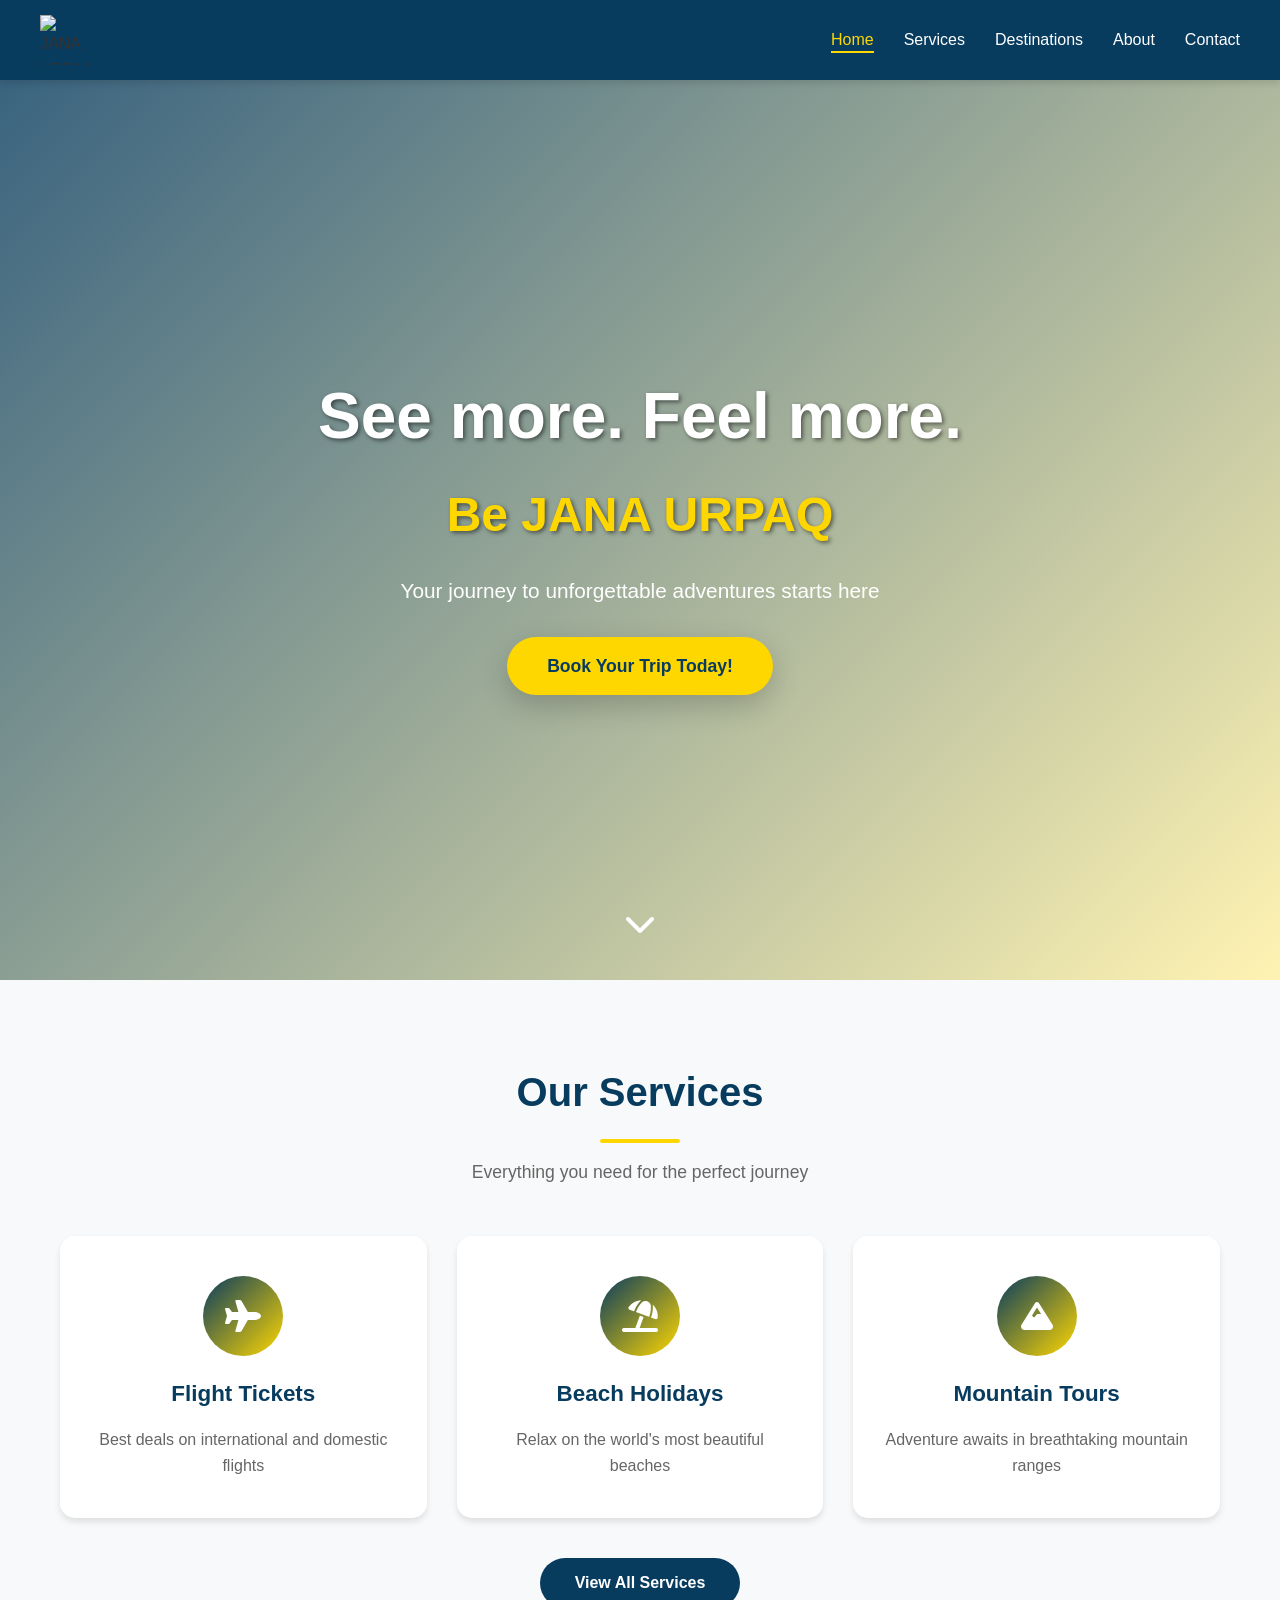
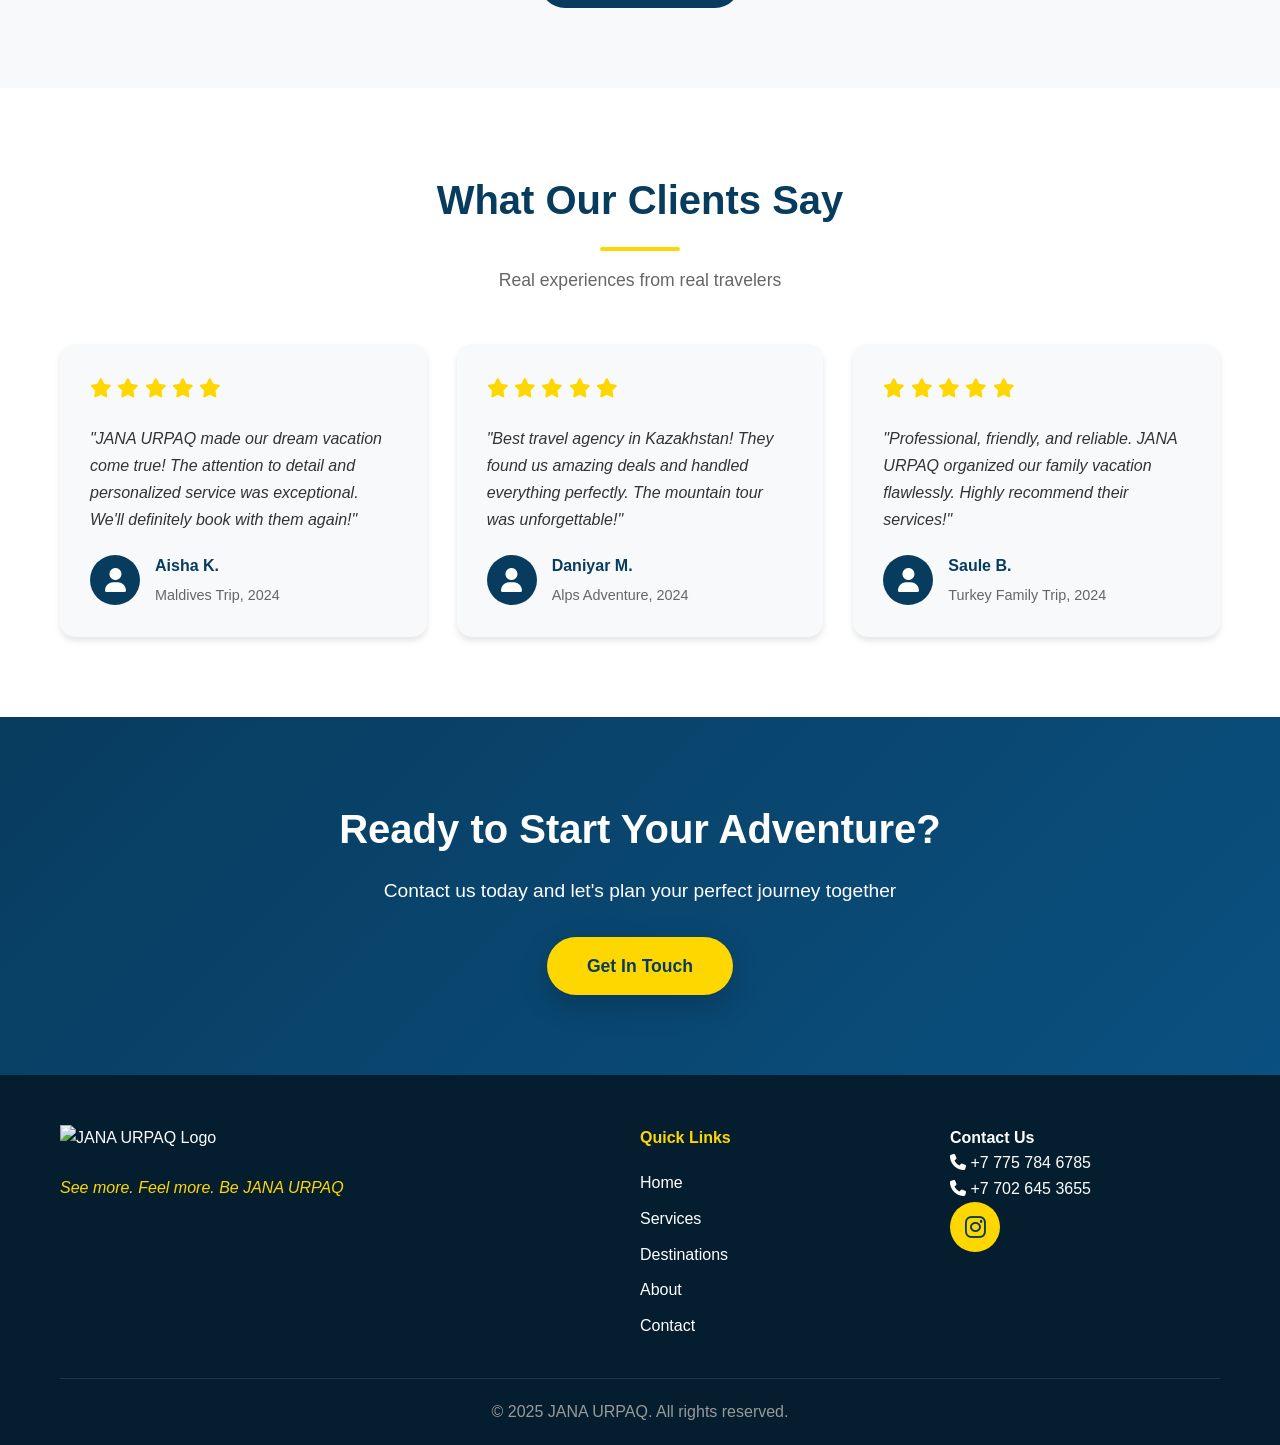
==== index.html @ ef224a56 "Add files via upload" ====
<!DOCTYPE html>
<html lang="en">
<head>
    <meta charset="UTF-8">
    <meta name="viewport" content="width=device-width, initial-scale=1.0">
    <title>JANA URPAQ - Travel Agency</title>
    <link rel="stylesheet" href="style.css">
    <link rel="stylesheet" href="https://cdnjs.cloudflare.com/ajax/libs/font-awesome/6.4.0/css/all.min.css">
</head>
<body>

    <!-- Navbar -->
    <header class="header">
        <nav class="navbar">
            <div class="logo-container">
                <img src="img/logo.png" alt="JANA URPAQ Logo" class="logo">
            </div>
            <ul class="nav-links">
                <li><a href="index.html" class="active">Home</a></li>
                <li><a href="services.html">Services</a></li>
                <li><a href="destinations.html">Destinations</a></li>
                <li><a href="about.html">About</a></li>
                <li><a href="contact.html">Contact</a></li>
            </ul>
            <button class="mobile-menu-btn" id="mobileMenuBtn">
                <i class="fas fa-bars"></i>
            </button>
        </nav>
    </header>

    <!-- Hero Section -->
    <section class="hero">
        <div class="hero-overlay"></div>
        <div class="hero-content">
            <h1 class="hero-title animate-fade-in">See more. Feel more.</h1>
            <h2 class="hero-subtitle animate-fade-in-delay">Be JANA URPAQ</h2>
            <p class="hero-description">Your journey to unforgettable adventures starts here</p>
            <a href="contact.html" class="cta-button">Book Your Trip Today!</a>
        </div>
        <div class="scroll-indicator">
            <i class="fas fa-chevron-down"></i>
        </div>
    </section>

    <!-- Services Preview -->
    <section class="services-preview">
        <div class="container">
            <h2 class="section-title">Our Services</h2>
            <p class="section-subtitle">Everything you need for the perfect journey</p>
            <div class="services-grid">
                <div class="service-card">
                    <div class="service-icon">
                        <i class="fas fa-plane"></i>
                    </div>
                    <h3>Flight Tickets</h3>
                    <p>Best deals on international and domestic flights</p>
                </div>
                <div class="service-card">
                    <div class="service-icon">
                        <i class="fas fa-umbrella-beach"></i>
                    </div>
                    <h3>Beach Holidays</h3>
                    <p>Relax on the world's most beautiful beaches</p>
                </div>
                <div class="service-card">
                    <div class="service-icon">
                        <i class="fas fa-mountain"></i>
                    </div>
                    <h3>Mountain Tours</h3>
                    <p>Adventure awaits in breathtaking mountain ranges</p>
                </div>
            </div>
            <div style="text-align: center; margin-top: 40px;">
                <a href="services.html" class="secondary-button">View All Services</a>
            </div>
        </div>
    </section>

    <!-- Testimonials Section -->
    <section class="testimonials">
        <div class="container">
            <h2 class="section-title">What Our Clients Say</h2>
            <p class="section-subtitle">Real experiences from real travelers</p>
            <div class="testimonials-grid">
                <div class="testimonial-card">
                    <div class="stars">
                        <i class="fas fa-star"></i>
                        <i class="fas fa-star"></i>
                        <i class="fas fa-star"></i>
                        <i class="fas fa-star"></i>
                        <i class="fas fa-star"></i>
                    </div>
                    <p class="testimonial-text">"JANA URPAQ made our dream vacation come true! The attention to detail and personalized service was exceptional. We'll definitely book with them again!"</p>
                    <div class="testimonial-author">
                        <div class="author-avatar">
                            <i class="fas fa-user"></i>
                        </div>
                        <div>
                            <h4>Aisha K.</h4>
                            <p>Maldives Trip, 2024</p>
                        </div>
                    </div>
                </div>
                <div class="testimonial-card">
                    <div class="stars">
                        <i class="fas fa-star"></i>
                        <i class="fas fa-star"></i>
                        <i class="fas fa-star"></i>
                        <i class="fas fa-star"></i>
                        <i class="fas fa-star"></i>
                    </div>
                    <p class="testimonial-text">"Best travel agency in Kazakhstan! They found us amazing deals and handled everything perfectly. The mountain tour was unforgettable!"</p>
                    <div class="testimonial-author">
                        <div class="author-avatar">
                            <i class="fas fa-user"></i>
                        </div>
                        <div>
                            <h4>Daniyar M.</h4>
                            <p>Alps Adventure, 2024</p>
                        </div>
                    </div>
                </div>
                <div class="testimonial-card">
                    <div class="stars">
                        <i class="fas fa-star"></i>
                        <i class="fas fa-star"></i>
                        <i class="fas fa-star"></i>
                        <i class="fas fa-star"></i>
                        <i class="fas fa-star"></i>
                    </div>
                    <p class="testimonial-text">"Professional, friendly, and reliable. JANA URPAQ organized our family vacation flawlessly. Highly recommend their services!"</p>
                    <div class="testimonial-author">
                        <div class="author-avatar">
                            <i class="fas fa-user"></i>
                        </div>
                        <div>
                            <h4>Saule B.</h4>
                            <p>Turkey Family Trip, 2024</p>
                        </div>
                    </div>
                </div>
            </div>
        </div>
    </section>

    <!-- Quick Contact CTA -->
    <section class="cta-section">
        <div class="container">
            <h2>Ready to Start Your Adventure?</h2>
            <p>Contact us today and let's plan your perfect journey together</p>
            <a href="contact.html" class="cta-button">Get In Touch</a>
        </div>
    </section>

    <!-- Footer -->
    <footer class="footer">
        <div class="container">
            <div class="footer-content">
                <div class="footer-logo">
                    <img src="img/logo.png" alt="JANA URPAQ Logo" class="logo">
                    <p class="footer-slogan">See more. Feel more. Be JANA URPAQ</p>
                </div>
                <div class="footer-links">
                    <h4>Quick Links</h4>
                    <ul>
                        <li><a href="index.html">Home</a></li>
                        <li><a href="services.html">Services</a></li>
                        <li><a href="destinations.html">Destinations</a></li>
                        <li><a href="about.html">About</a></li>
                        <li><a href="contact.html">Contact</a></li>
                    </ul>
                </div>
                <div class="footer-contact">
                    <h4>Contact Us</h4>
                    <p><i class="fas fa-phone"></i> +7 775 784 6785</p>
                    <p><i class="fas fa-phone"></i> +7 702 645 3655</p>
                    <a href="https://instagram.com/janaurpaq.kz" target="_blank" class="social-icon">
                        <i class="fab fa-instagram"></i>
                    </a>
                </div>
            </div>
            <div class="footer-bottom">
                <p>&copy; 2025 JANA URPAQ. All rights reserved.</p>
            </div>
        </div>
    </footer>

    <script src="script.js"></script>
</body>
</html>
---- style.css ----
* {
    margin: 0;
    padding: 0;
    box-sizing: border-box;
}

:root {
    --primary-blue: #083c5f;
    --primary-yellow: #FFD700;
    --light-bg: #f8f9fa;
    --white: #ffffff;
    --text-dark: #333333;
    --text-light: #666666;
    --shadow: 0 4px 6px rgba(0, 0, 0, 0.1);
    --shadow-lg: 0 10px 30px rgba(0, 0, 0, 0.2);
}

html {
    scroll-behavior: smooth;
}

body {
    font-family: 'Segoe UI', Tahoma, Geneva, Verdana, sans-serif;
    color: var(--text-dark);
    line-height: 1.6;
    overflow-x: hidden;
}

.container {
    max-width: 1200px;
    margin: 0 auto;
    padding: 0 20px;
}

/* Header & Navigation */
.header {
    background-color: var(--primary-blue);
    position: fixed;
    width: 100%;
    top: 0;
    z-index: 1000;
    box-shadow: var(--shadow);
}

.navbar {
    display: flex;
    justify-content: space-between;
    align-items: center;
    padding: 15px 40px;
    max-width: 1400px;
    margin: 0 auto;
}

.logo-container {
    display: flex;
    align-items: center;
    gap: 15px;
}

.logo {
    height: 50px;
    width: 50px;
    object-fit: contain;
}

.brand-name {
    color: var(--white);
    font-size: 24px;
    font-weight: bold;
    letter-spacing: 1px;
}

.nav-links {
    display: flex;
    list-style: none;
    gap: 30px;
}

.nav-links a {
    color: var(--white);
    text-decoration: none;
    font-weight: 500;
    transition: color 0.3s ease;
    position: relative;
}

.nav-links a::after {
    content: '';
    position: absolute;
    bottom: -5px;
    left: 0;
    width: 0;
    height: 2px;
    background-color: var(--primary-yellow);
    transition: width 0.3s ease;
}

.nav-links a:hover::after {
    width: 100%;
}

.nav-links a:hover {
    color: var(--primary-yellow);
}

.nav-links a.active {
    color: var(--primary-yellow);
}

.nav-links a.active::after {
    width: 100%;
}

.mobile-menu-btn {
    display: none;
    background: none;
    border: none;
    color: var(--white);
    font-size: 24px;
    cursor: pointer;
}

/* Hero Section */
.hero {
    height: 100vh;
    background: linear-gradient(135deg, #667eea 0%, #764ba2 100%);
    background-image: url('img/hero.jpg');
    background-size: cover;
    background-position: center;
    background-attachment: fixed;
    position: relative;
    display: flex;
    align-items: center;
    justify-content: center;
    text-align: center;
    margin-top: 80px;
}

.hero-overlay {
    position: absolute;
    top: 0;
    left: 0;
    width: 100%;
    height: 100%;
    background: linear-gradient(135deg, rgba(8, 60, 95, 0.8), rgba(255, 215, 0, 0.3));
}

.hero-content {
    position: relative;
    z-index: 2;
    color: var(--white);
    padding: 20px;
}

.hero-title {
    font-size: 4rem;
    font-weight: bold;
    margin-bottom: 10px;
    text-shadow: 2px 2px 4px rgba(0, 0, 0, 0.5);
}

.hero-subtitle {
    font-size: 3rem;
    margin-bottom: 20px;
    color: var(--primary-yellow);
    text-shadow: 2px 2px 4px rgba(0, 0, 0, 0.5);
}

.hero-description {
    font-size: 1.3rem;
    margin-bottom: 30px;
    max-width: 600px;
    margin-left: auto;
    margin-right: auto;
}

.cta-button {
    display: inline-block;
    padding: 15px 40px;
    background-color: var(--primary-yellow);
    color: var(--primary-blue);
    text-decoration: none;
    font-weight: bold;
    font-size: 1.1rem;
    border-radius: 50px;
    transition: all 0.3s ease;
    box-shadow: var(--shadow-lg);
}

.cta-button:hover {
    transform: translateY(-3px);
    box-shadow: 0 15px 40px rgba(255, 215, 0, 0.4);
}

.scroll-indicator {
    position: absolute;
    bottom: 30px;
    left: 50%;
    transform: translateX(-50%);
    color: var(--white);
    font-size: 2rem;
    animation: bounce 2s infinite;
}

@keyframes bounce {
    0%, 20%, 50%, 80%, 100% {
        transform: translateX(-50%) translateY(0);
    }
    40% {
        transform: translateX(-50%) translateY(-20px);
    }
    60% {
        transform: translateX(-50%) translateY(-10px);
    }
}

.animate-fade-in {
    animation: fadeIn 1s ease-in;
}

.animate-fade-in-delay {
    animation: fadeIn 1.5s ease-in;
}

@keyframes fadeIn {
    from {
        opacity: 0;
        transform: translateY(30px);
    }
    to {
        opacity: 1;
        transform: translateY(0);
    }
}

/* Section Styling */
.section-title {
    font-size: 2.5rem;
    color: var(--primary-blue);
    text-align: center;
    margin-bottom: 15px;
    position: relative;
}

.section-title::after {
    content: '';
    display: block;
    width: 80px;
    height: 4px;
    background-color: var(--primary-yellow);
    margin: 15px auto 0;
    border-radius: 2px;
}

.section-subtitle {
    text-align: center;
    color: var(--text-light);
    font-size: 1.1rem;
    margin-bottom: 50px;
}

/* Services Section */
.services {
    padding: 80px 20px;
    background-color: var(--light-bg);
}

.services-grid {
    display: grid;
    grid-template-columns: repeat(auto-fit, minmax(300px, 1fr));
    gap: 30px;
    margin-top: 40px;
}

.service-card {
    background: var(--white);
    padding: 40px 30px;
    border-radius: 15px;
    text-align: center;
    transition: all 0.3s ease;
    box-shadow: var(--shadow);
}

.service-card:hover {
    transform: translateY(-10px);
    box-shadow: var(--shadow-lg);
}

.service-icon {
    width: 80px;
    height: 80px;
    background: linear-gradient(135deg, var(--primary-blue), var(--primary-yellow));
    border-radius: 50%;
    display: flex;
    align-items: center;
    justify-content: center;
    margin: 0 auto 20px;
    font-size: 2rem;
    color: var(--white);
}

.service-card h3 {
    color: var(--primary-blue);
    margin-bottom: 15px;
    font-size: 1.4rem;
}

.service-card p {
    color: var(--text-light);
}

/* Destinations Section */
.destinations {
    padding: 80px 20px;
    background-color: var(--white);
}

.destinations-grid {
    display: grid;
    grid-template-columns: repeat(auto-fit, minmax(280px, 1fr));
    gap: 25px;
    margin-top: 40px;
}

.destination-card {
    position: relative;
    height: 350px;
    border-radius: 15px;
    overflow: hidden;
    cursor: pointer;
    box-shadow: var(--shadow);
}

.destination-card img {
    width: 100%;
    height: 100%;
    object-fit: cover;
    transition: transform 0.5s ease;
}

.destination-card:hover img {
    transform: scale(1.1);
}

.destination-overlay {
    position: absolute;
    bottom: 0;
    left: 0;
    right: 0;
    background: linear-gradient(to top, rgba(8, 60, 95, 0.95), transparent);
    color: var(--white);
    padding: 30px;
    transform: translateY(100%);
    transition: transform 0.4s ease;
}

.destination-card:hover .destination-overlay {
    transform: translateY(0);
}

.destination-overlay h3 {
    font-size: 1.5rem;
    margin-bottom: 10px;
}

.learn-more-btn {
    margin-top: 15px;
    padding: 10px 25px;
    background-color: var(--primary-yellow);
    color: var(--primary-blue);
    border: none;
    border-radius: 25px;
    font-weight: bold;
    cursor: pointer;
    transition: all 0.3s ease;
}

.learn-more-btn:hover {
    transform: scale(1.05);
}

/* About Section */
.about {
    padding: 80px 20px;
    background-color: var(--light-bg);
}

.about-content {
    display: grid;
    grid-template-columns: 1fr 1fr;
    gap: 50px;
    align-items: center;
}

.about-text p {
    color: var(--text-light);
    margin-bottom: 20px;
    font-size: 1.1rem;
    line-height: 1.8;
}

.about-features {
    margin-top: 30px;
}

.feature-item {
    display: flex;
    align-items: center;
    gap: 15px;
    margin-bottom: 15px;
    color: var(--primary-blue);
    font-weight: 500;
}

.feature-item i {
    color: var(--primary-yellow);
    font-size: 1.3rem;
}

.about-image img {
    width: 100%;
    border-radius: 15px;
    box-shadow: var(--shadow-lg);
}

/* Contact Section */
.contact {
    padding: 80px 20px;
    background: linear-gradient(135deg, var(--primary-blue), #0a5080);
    color: var(--white);
}

.contact .section-title,
.contact .section-subtitle {
    color: var(--white);
}

.contact-content {
    margin-top: 50px;
}

.contact-info {
    display: grid;
    grid-template-columns: repeat(auto-fit, minmax(280px, 1fr));
    gap: 30px;
}

.contact-card {
    background: rgba(255, 255, 255, 0.1);
    backdrop-filter: blur(10px);
    padding: 40px 30px;
    border-radius: 15px;
    text-align: center;
    transition: all 0.3s ease;
    border: 2px solid rgba(255, 255, 255, 0.2);
}

.contact-card:hover {
    transform: translateY(-5px);
    background: rgba(255, 255, 255, 0.15);
}

.contact-icon {
    width: 70px;
    height: 70px;
    background-color: var(--primary-yellow);
    border-radius: 50%;
    display: flex;
    align-items: center;
    justify-content: center;
    margin: 0 auto 20px;
    font-size: 2rem;
    color: var(--primary-blue);
}

.contact-card h3 {
    margin-bottom: 15px;
    font-size: 1.3rem;
}

.contact-link {
    color: var(--white);
    text-decoration: none;
    display: inline-flex;
    align-items: center;
    gap: 10px;
    font-size: 1.1rem;
    transition: color 0.3s ease;
}

.contact-link:hover {
    color: var(--primary-yellow);
}

/* Footer */
.footer {
    background-color: #041e30;
    color: var(--white);
    padding: 50px 20px 20px;
}

.footer-content {
    display: grid;
    grid-template-columns: 2fr 1fr 1fr;
    gap: 40px;
    margin-bottom: 30px;
}

.footer-logo .logo {
    margin-bottom: 15px;
}

.footer-slogan {
    color: var(--primary-yellow);
    font-style: italic;
    margin-top: 10px;
}

.footer-links h4,
.footer-social h4 {
    margin-bottom: 20px;
    color: var(--primary-yellow);
}

.footer-links ul {
    list-style: none;
}

.footer-links a {
    color: var(--white);
    text-decoration: none;
    display: block;
    margin-bottom: 10px;
    transition: color 0.3s ease;
}

.footer-links a:hover {
    color: var(--primary-yellow);
}

.social-icon {
    display: inline-flex;
    align-items: center;
    justify-content: center;
    width: 50px;
    height: 50px;
    background-color: var(--primary-yellow);
    color: var(--primary-blue);
    border-radius: 50%;
    font-size: 1.5rem;
    text-decoration: none;
    transition: all 0.3s ease;
}

.social-icon:hover {
    transform: scale(1.1);
}

.footer-bottom {
    text-align: center;
    padding-top: 20px;
    border-top: 1px solid rgba(255, 255, 255, 0.1);
    color: #999;
}

/* Page Header */
.page-header {
    background: linear-gradient(135deg, var(--primary-blue), #0a5080);
    background-image: url('img/hero.jpg');
    background-size: cover;
    background-position: center;
    padding: 120px 20px 80px;
    margin-top: 80px;
    position: relative;
    text-align: center;
}

.page-header-overlay {
    position: absolute;
    top: 0;
    left: 0;
    width: 100%;
    height: 100%;
    background: linear-gradient(135deg, rgba(8, 60, 95, 0.85), rgba(255, 215, 0, 0.2));
}

.page-header h1 {
    color: var(--white);
    font-size: 3rem;
    position: relative;
    z-index: 2;
    margin-bottom: 15px;
}

.page-header p {
    color: var(--white);
    font-size: 1.2rem;
    position: relative;
    z-index: 2;
}

/* Services Preview */
.services-preview {
    padding: 80px 20px;
    background-color: var(--light-bg);
}

/* Secondary Button */
.secondary-button {
    display: inline-block;
    padding: 12px 35px;
    background-color: var(--primary-blue);
    color: var(--white);
    text-decoration: none;
    font-weight: bold;
    border-radius: 50px;
    transition: all 0.3s ease;
}

.secondary-button:hover {
    background-color: #0a5080;
    transform: translateY(-2px);
}

/* Testimonials Section */
.testimonials {
    padding: 80px 20px;
    background-color: var(--white);
}

.testimonials-grid {
    display: grid;
    grid-template-columns: repeat(auto-fit, minmax(300px, 1fr));
    gap: 30px;
    margin-top: 40px;
}

.testimonial-card {
    background: var(--light-bg);
    padding: 30px;
    border-radius: 15px;
    box-shadow: var(--shadow);
    transition: all 0.3s ease;
}

.testimonial-card:hover {
    transform: translateY(-5px);
    box-shadow: var(--shadow-lg);
}

.stars {
    color: var(--primary-yellow);
    font-size: 1.2rem;
    margin-bottom: 20px;
}

.testimonial-text {
    color: var(--text-dark);
    font-size: 1rem;
    line-height: 1.7;
    margin-bottom: 20px;
    font-style: italic;
}

.testimonial-author {
    display: flex;
    align-items: center;
    gap: 15px;
}

.author-avatar {
    width: 50px;
    height: 50px;
    background: var(--primary-blue);
    border-radius: 50%;
    display: flex;
    align-items: center;
    justify-content: center;
    color: var(--white);
    font-size: 1.5rem;
}

.testimonial-author h4 {
    color: var(--primary-blue);
    margin-bottom: 5px;
}

.testimonial-author p {
    color: var(--text-light);
    font-size: 0.9rem;
}

/* CTA Section */
.cta-section {
    padding: 80px 20px;
    background: linear-gradient(135deg, var(--primary-blue), #0a5080);
    text-align: center;
    color: var(--white);
}

.cta-section h2 {
    font-size: 2.5rem;
    margin-bottom: 15px;
}

.cta-section p {
    font-size: 1.2rem;
    margin-bottom: 30px;
}

/* Service Features List */
.service-features {
    list-style: none;
    padding: 0;
    margin-top: 20px;
}

.service-features li {
    color: var(--text-dark);
    margin-bottom: 10px;
    display: flex;
    align-items: center;
    gap: 10px;
}

.service-features i {
    color: var(--primary-blue);
}

/* Destination Details */
.destination-details {
    margin: 15px 0;
    display: flex;
    flex-direction: column;
    gap: 8px;
}

.destination-details span {
    font-size: 0.9rem;
    display: flex;
    align-items: center;
    gap: 8px;
}

/* Why Choose Section */
.why-choose {
    padding: 80px 20px;
    background-color: var(--light-bg);
}

.features-grid {
    display: grid;
    grid-template-columns: repeat(auto-fit, minmax(250px, 1fr));
    gap: 30px;
    margin-top: 40px;
}

.feature-box {
    background: var(--white);
    padding: 40px 30px;
    border-radius: 15px;
    text-align: center;
    box-shadow: var(--shadow);
    transition: all 0.3s ease;
}

.feature-box:hover {
    transform: translateY(-5px);
    box-shadow: var(--shadow-lg);
}

.feature-box i {
    font-size: 3rem;
    color: var(--primary-yellow);
    margin-bottom: 20px;
}

.feature-box h3 {
    color: var(--primary-blue);
    margin-bottom: 15px;
}

.feature-box p {
    color: var(--text-light);
}

/* Mission & Vision */
.mission-vision {
    padding: 80px 20px;
    background-color: var(--white);
}

.mv-grid {
    display: grid;
    grid-template-columns: repeat(auto-fit, minmax(300px, 1fr));
    gap: 30px;
    margin-top: 40px;
}

.mv-card {
    background: var(--light-bg);
    padding: 40px 30px;
    border-radius: 15px;
    text-align: center;
}

.mv-card i {
    font-size: 3rem;
    color: var(--primary-yellow);
    margin-bottom: 20px;
}

.mv-card h3 {
    color: var(--primary-blue);
    margin-bottom: 15px;
    font-size: 1.5rem;
}

.mv-card p {
    color: var(--text-light);
    line-height: 1.8;
}

/* Stats Section */
.stats-section {
    padding: 80px 20px;
    background: linear-gradient(135deg, var(--primary-blue), #0a5080);
    color: var(--white);
}

.stats-grid {
    display: grid;
    grid-template-columns: repeat(auto-fit, minmax(200px, 1fr));
    gap: 40px;
}

.stat-card {
    text-align: center;
}

.stat-card i {
    font-size: 3rem;
    color: var(--primary-yellow);
    margin-bottom: 15px;
}

.stat-card h3 {
    font-size: 3rem;
    margin-bottom: 10px;
}

.stat-card p {
    font-size: 1.1rem;
}

/* Contact Page */
.contact-page {
    padding: 80px 20px;
    background-color: var(--light-bg);
}

.contact-wrapper {
    display: grid;
    grid-template-columns: 1.5fr 1fr;
    gap: 50px;
    margin-top: 40px;
}

.contact-form-section h2,
.contact-info-section h2 {
    color: var(--primary-blue);
    margin-bottom: 15px;
}

.contact-form-section p,
.contact-info-section p {
    color: var(--text-light);
    margin-bottom: 30px;
}

/* Contact Form */
.contact-form {
    background: var(--white);
    padding: 40px;
    border-radius: 15px;
    box-shadow: var(--shadow);
}

.form-row {
    display: grid;
    grid-template-columns: 1fr 1fr;
    gap: 20px;
}

.form-group {
    margin-bottom: 25px;
}

.form-group label {
    display: block;
    color: var(--primary-blue);
    font-weight: 600;
    margin-bottom: 8px;
}

.form-group label i {
    margin-right: 5px;
    color: var(--primary-yellow);
}

.form-group input,
.form-group select,
.form-group textarea {
    width: 100%;
    padding: 12px 15px;
    border: 2px solid #e0e0e0;
    border-radius: 8px;
    font-size: 1rem;
    font-family: inherit;
    transition: border-color 0.3s ease;
}

.form-group input:focus,
.form-group select:focus,
.form-group textarea:focus {
    outline: none;
    border-color: var(--primary-blue);
}

.form-group textarea {
    resize: vertical;
}

.submit-btn {
    width: 100%;
    padding: 15px;
    background-color: var(--primary-yellow);
    color: var(--primary-blue);
    border: none;
    border-radius: 50px;
    font-size: 1.1rem;
    font-weight: bold;
    cursor: pointer;
    transition: all 0.3s ease;
    margin-top: 10px;
}

.submit-btn:hover {
    transform: translateY(-2px);
    box-shadow: var(--shadow-lg);
}

.form-message {
    margin-top: 20px;
    padding: 15px;
    border-radius: 8px;
    display: none;
    text-align: center;
    font-weight: 600;
}

.form-message.success {
    display: block;
    background-color: #d4edda;
    color: #155724;
    border: 1px solid #c3e6cb;
}

.form-message.error {
    display: block;
    background-color: #f8d7da;
    color: #721c24;
    border: 1px solid #f5c6cb;
}

/* Contact Info Cards on Contact Page */
.contact-info-section .contact-card {
    background: var(--white);
    padding: 30px;
    border-radius: 15px;
    margin-bottom: 25px;
    box-shadow: var(--shadow);
    text-align: center;
}

.contact-info-section .contact-card h3 {
    color: var(--primary-blue);
    margin-bottom: 5px;
}

.contact-info-section .contact-card p {
    color: var(--text-light);
    font-size: 0.9rem;
    margin-bottom: 15px;
}

.contact-info-section .contact-link {
    display: block;
    color: var(--primary-blue);
    text-decoration: none;
    margin-top: 10px;
    font-weight: 500;
    transition: color 0.3s ease;
}

.contact-info-section .contact-link:hover {
    color: var(--primary-yellow);
}

.contact-info-section .contact-link.whatsapp {
    color: #25D366;
}

.contact-info-section .contact-link.instagram {
    color: #E4405F;
}

.office-hours {
    background: var(--white);
    padding: 30px;
    border-radius: 15px;
    box-shadow: var(--shadow);
}

.office-hours h3 {
    color: var(--primary-blue);
    margin-bottom: 15px;
}

.office-hours p {
    color: var(--text-dark);
    margin-bottom: 8px;
}

/* Responsive Design */
@media (max-width: 968px) {
    .nav-links {
        position: fixed;
        left: -100%;
        top: 80px;
        flex-direction: column;
        background-color: var(--primary-blue);
        width: 100%;
        text-align: center;
        transition: left 0.3s;
        box-shadow: 0 10px 27px rgba(0, 0, 0, 0.05);
        padding: 30px 0;
    }

    .nav-links.active {
        left: 0;
    }

    .mobile-menu-btn {
        display: block;
    }

    .hero-title {
        font-size: 2.5rem;
    }

    .hero-subtitle {
        font-size: 2rem;
    }

    .about-content {
        grid-template-columns: 1fr;
    }

    .footer-content {
        grid-template-columns: 1fr;
        text-align: center;
    }
}

@media (max-width: 768px) {
    .hero-title {
        font-size: 2rem;
    }

    .hero-subtitle {
        font-size: 1.5rem;
    }

    .section-title {
        font-size: 2rem;
    }

    .services-grid {
        grid-template-columns: 1fr;
    }

    .destinations-grid {
        grid-template-columns: 1fr;
    }

    .contact-wrapper {
        grid-template-columns: 1fr;
    }

    .form-row {
        grid-template-columns: 1fr;
    }

    .page-header h1 {
        font-size: 2rem;
    }
}
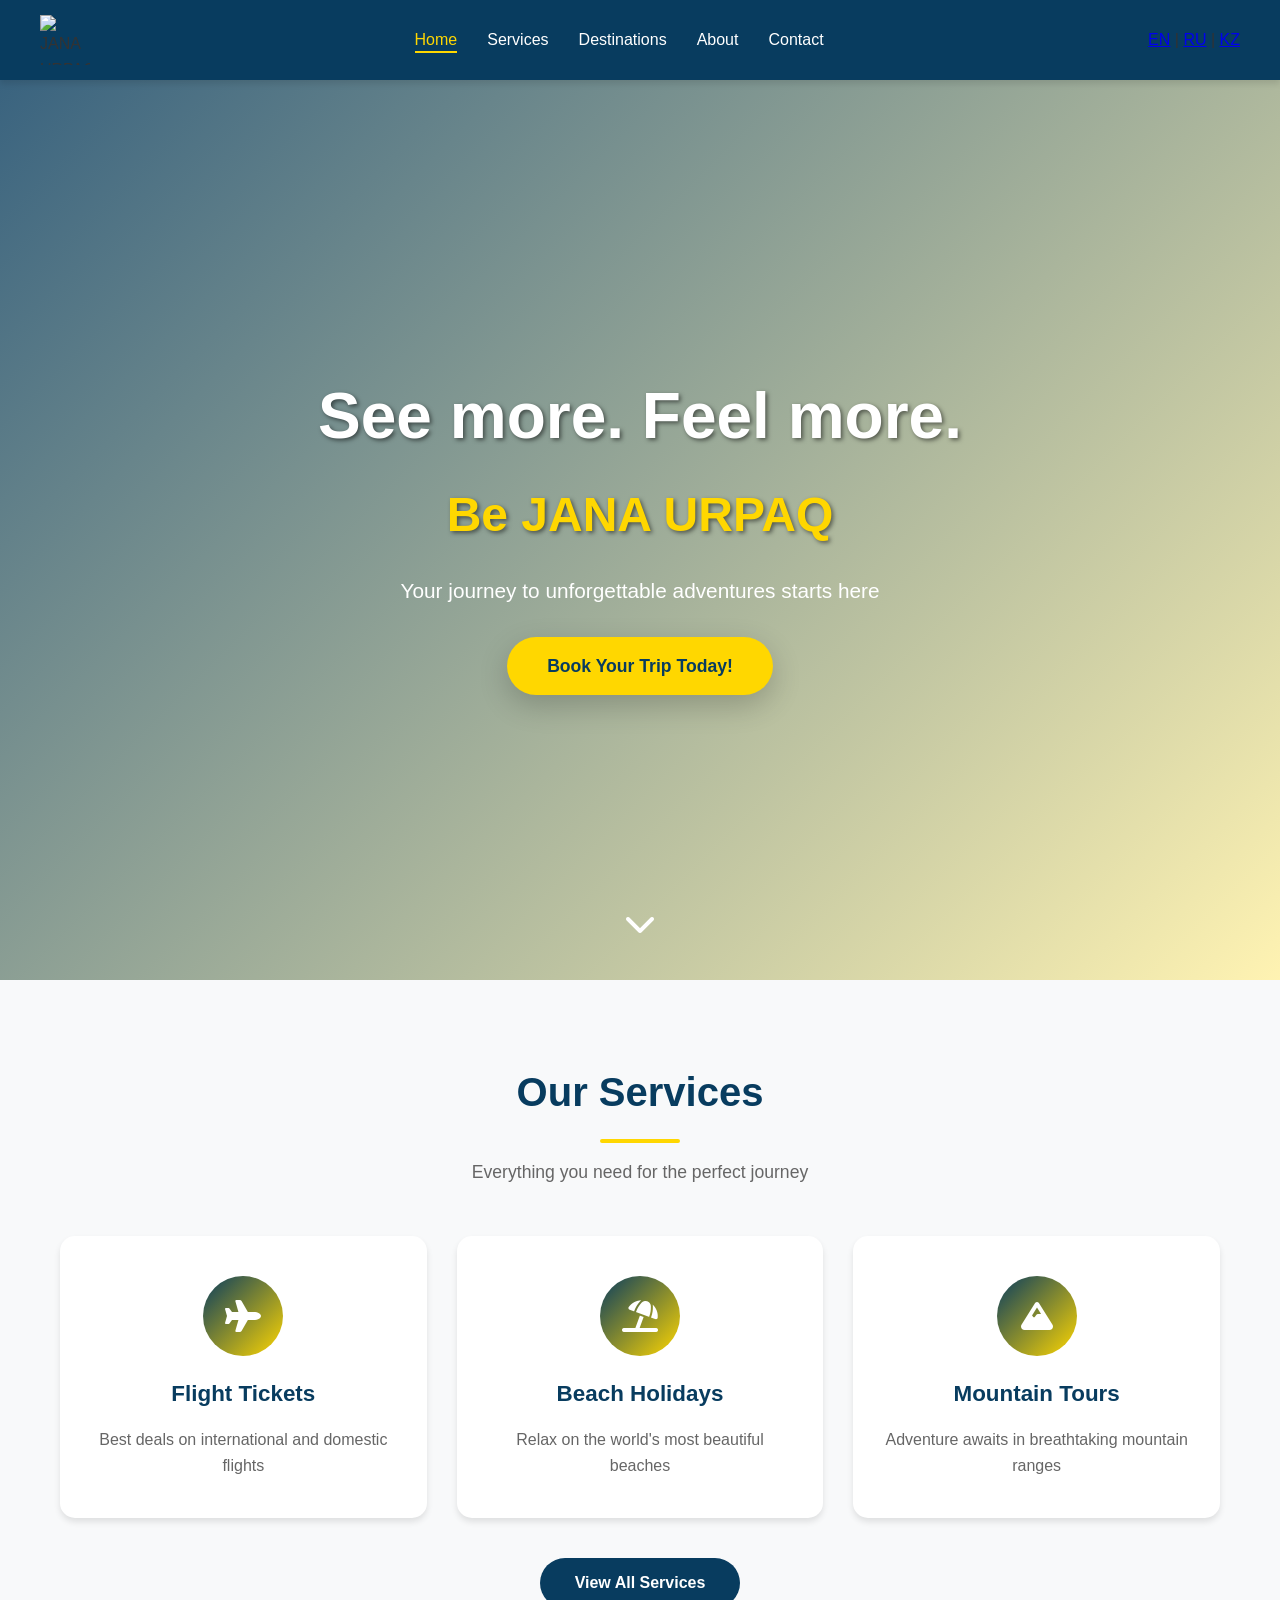
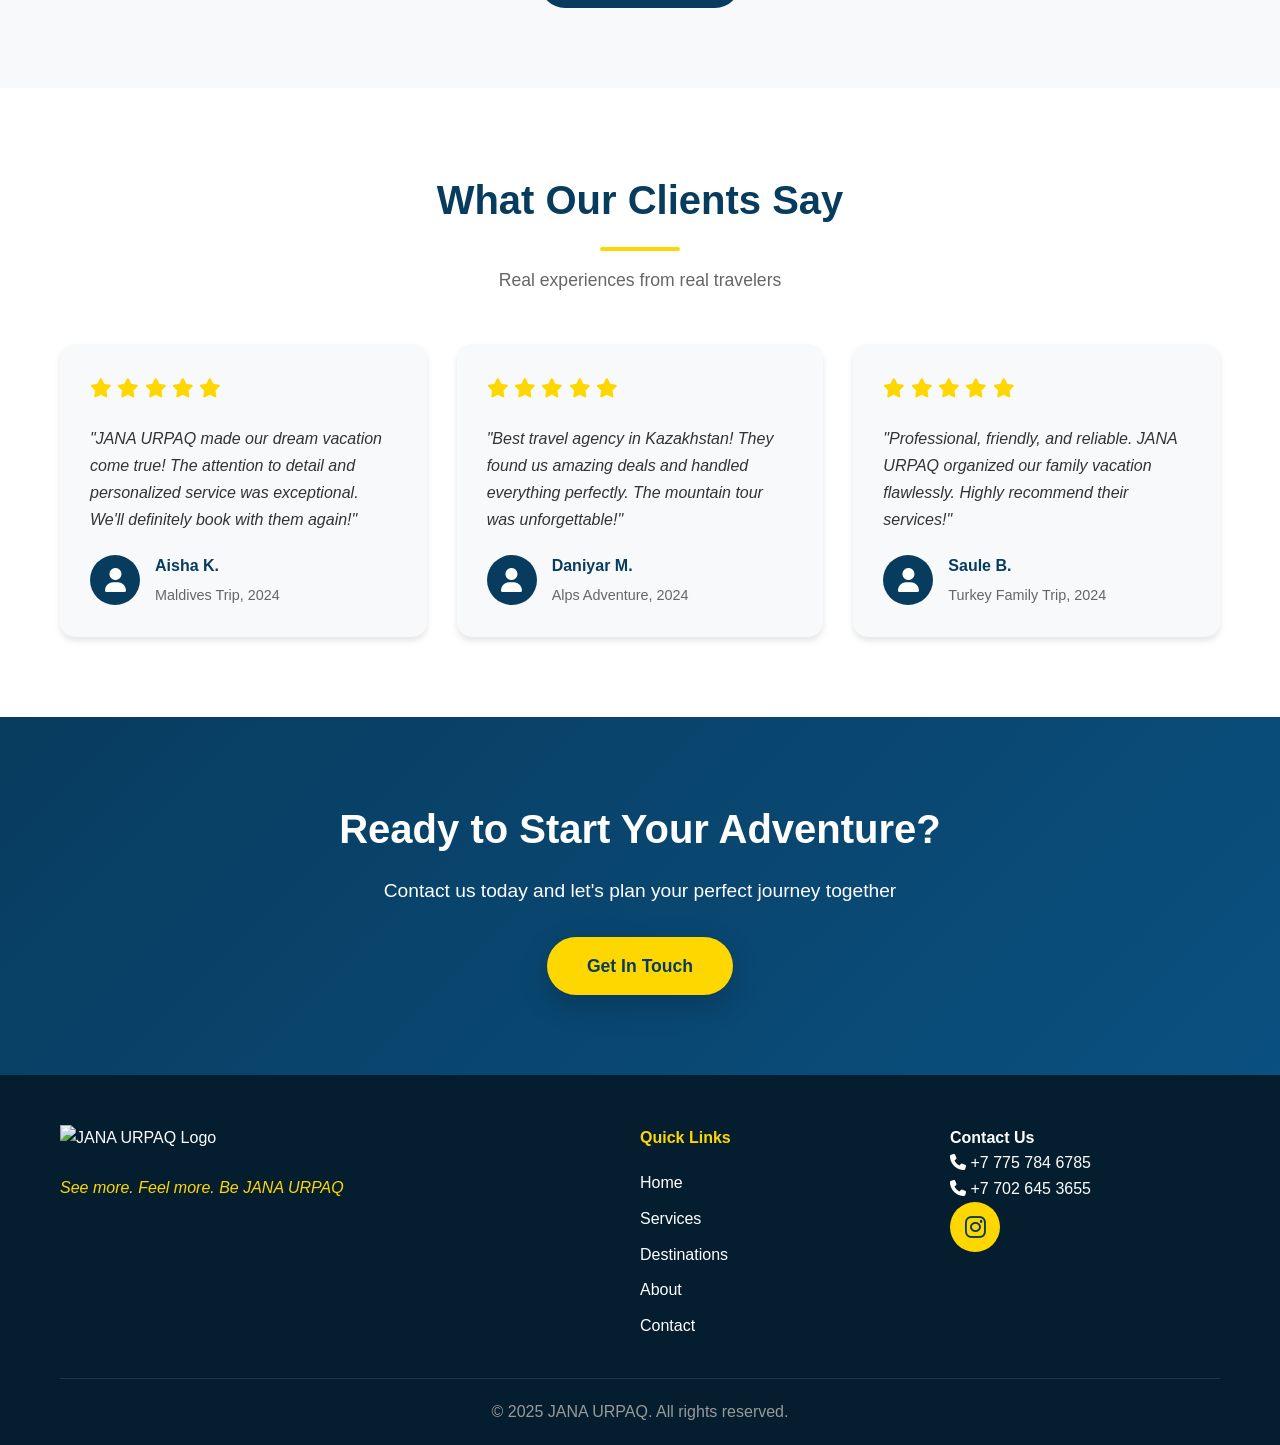
==== commit 95edd36c: "Add language switcher to the header" ====
--- a/index.html
+++ b/index.html
@@ -25,6 +25,11 @@
             <button class="mobile-menu-btn" id="mobileMenuBtn">
                 <i class="fas fa-bars"></i>
             </button>
+            <div class="language-switcher">
+              <a href="index.html">EN</a> |
+              <a href="index-ru.html">RU</a> |
+              <a href="index-kz.html">KZ</a>
+            </div>
         </nav>
     </header>
 
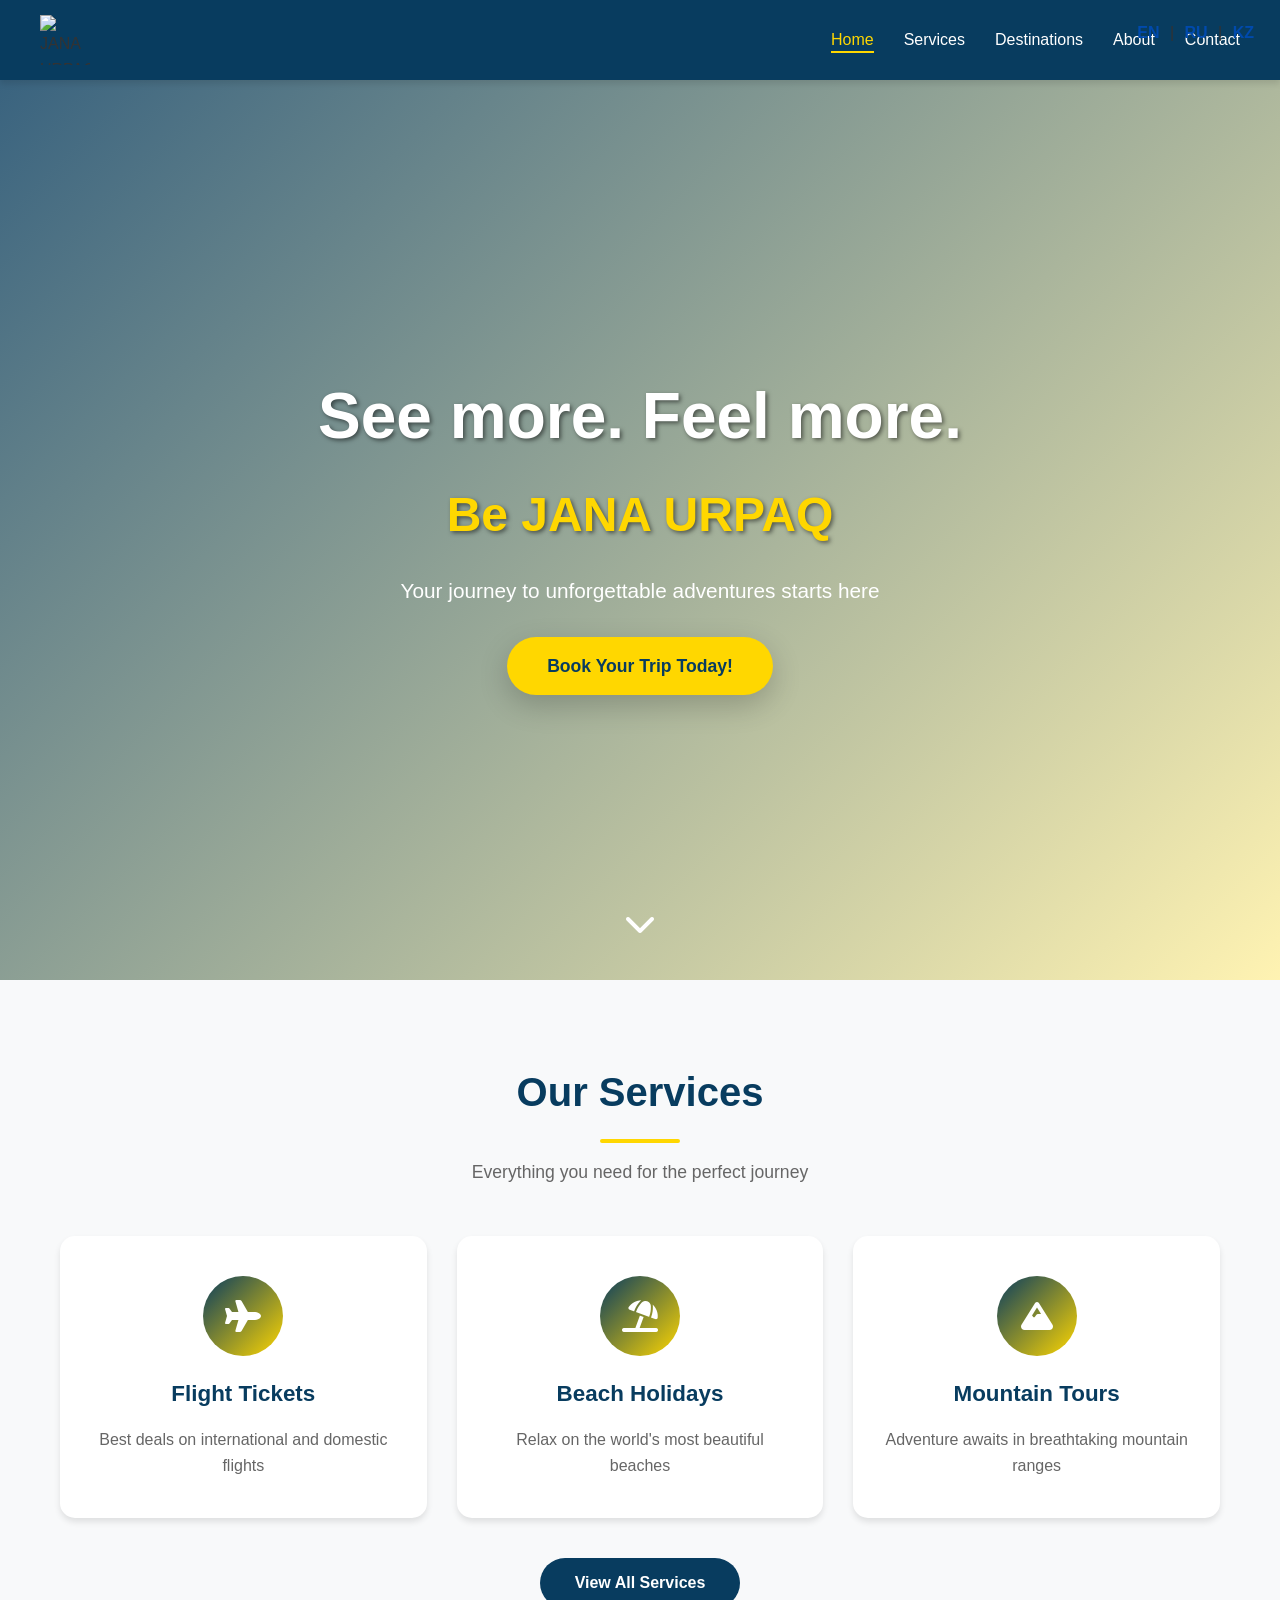
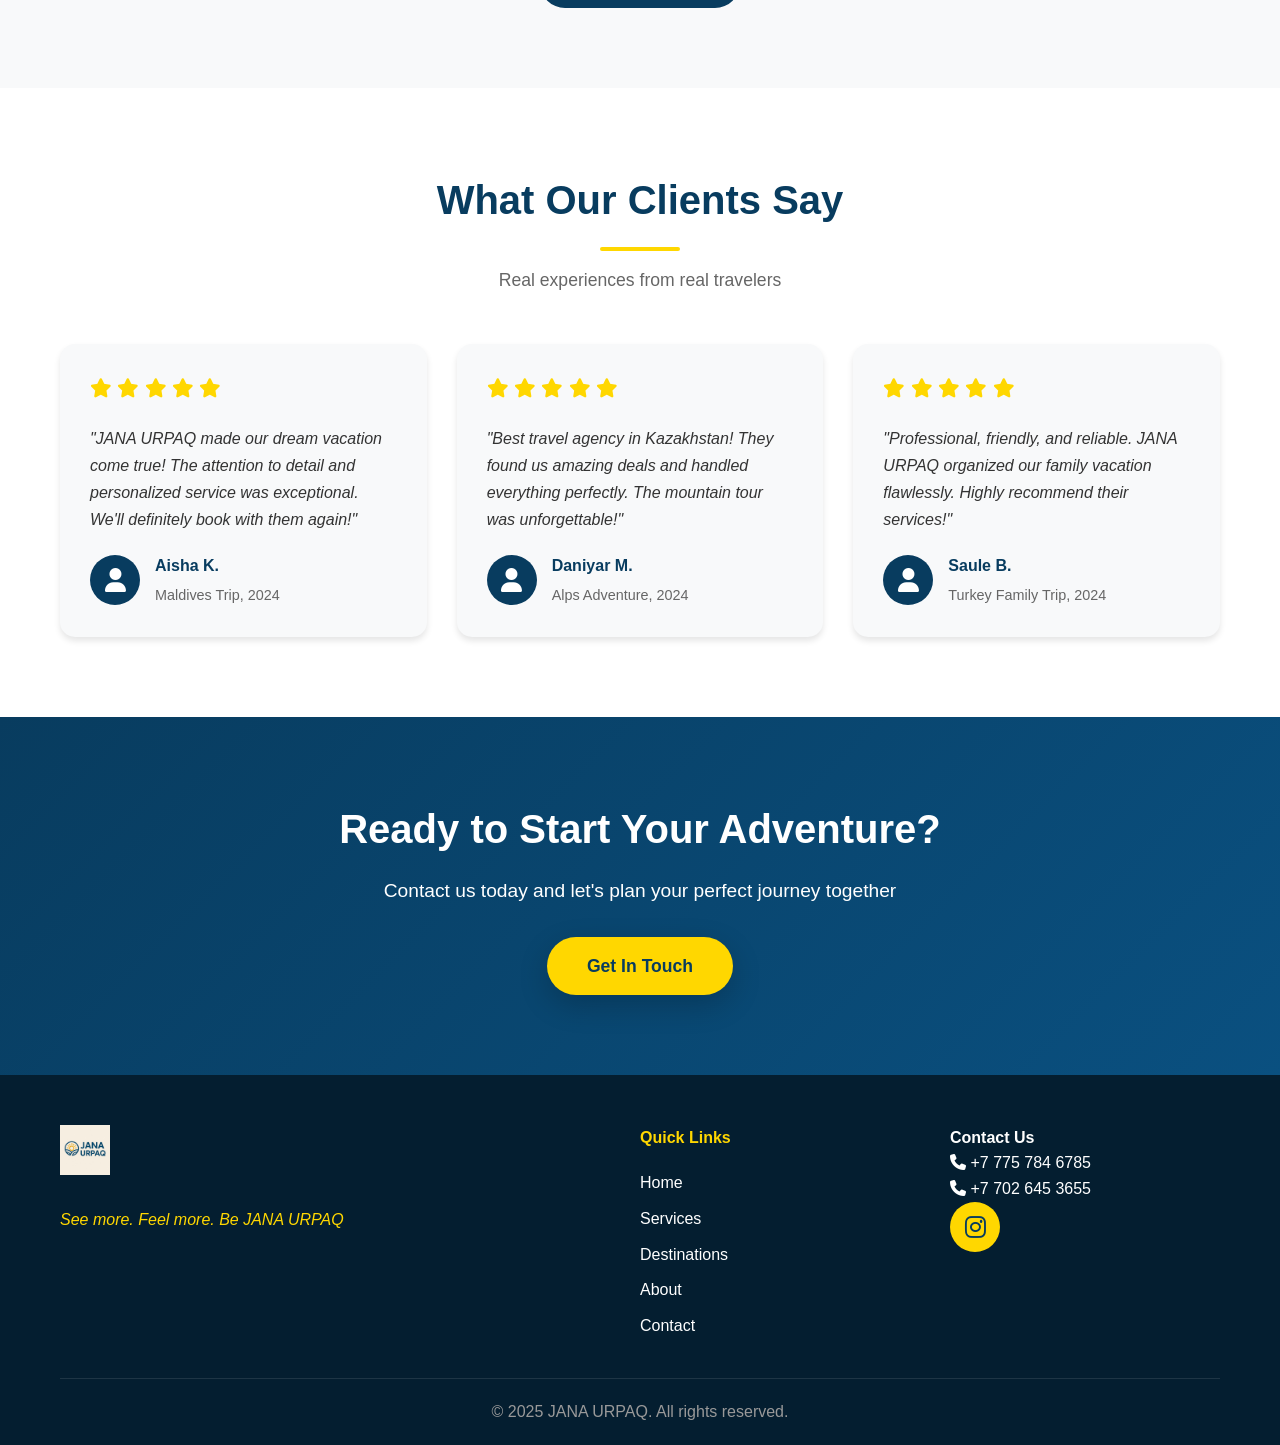
==== commit 10cb3842: "Update index.html" ====
--- a/index.html
+++ b/index.html
@@ -162,7 +162,7 @@
         <div class="container">
             <div class="footer-content">
                 <div class="footer-logo">
-                    <img src="img/logo.png" alt="JANA URPAQ Logo" class="logo">
+                    <img src="logo.png" alt="JANA URPAQ Logo" class="logo">
                     <p class="footer-slogan">See more. Feel more. Be JANA URPAQ</p>
                 </div>
                 <div class="footer-links">
--- a/style.css
+++ b/style.css
@@ -1106,3 +1106,20 @@
         font-size: 2rem;
     }
 }
+
+.language-switcher {
+  position: absolute;
+  top: 20px;
+  right: 20px;
+}
+
+.language-switcher a {
+  color: #004aad; /* change to your brand blue */
+  font-weight: 600;
+  margin: 0 6px;
+  text-decoration: none;
+}
+
+.language-switcher a:hover {
+  opacity: 0.7;
+}
